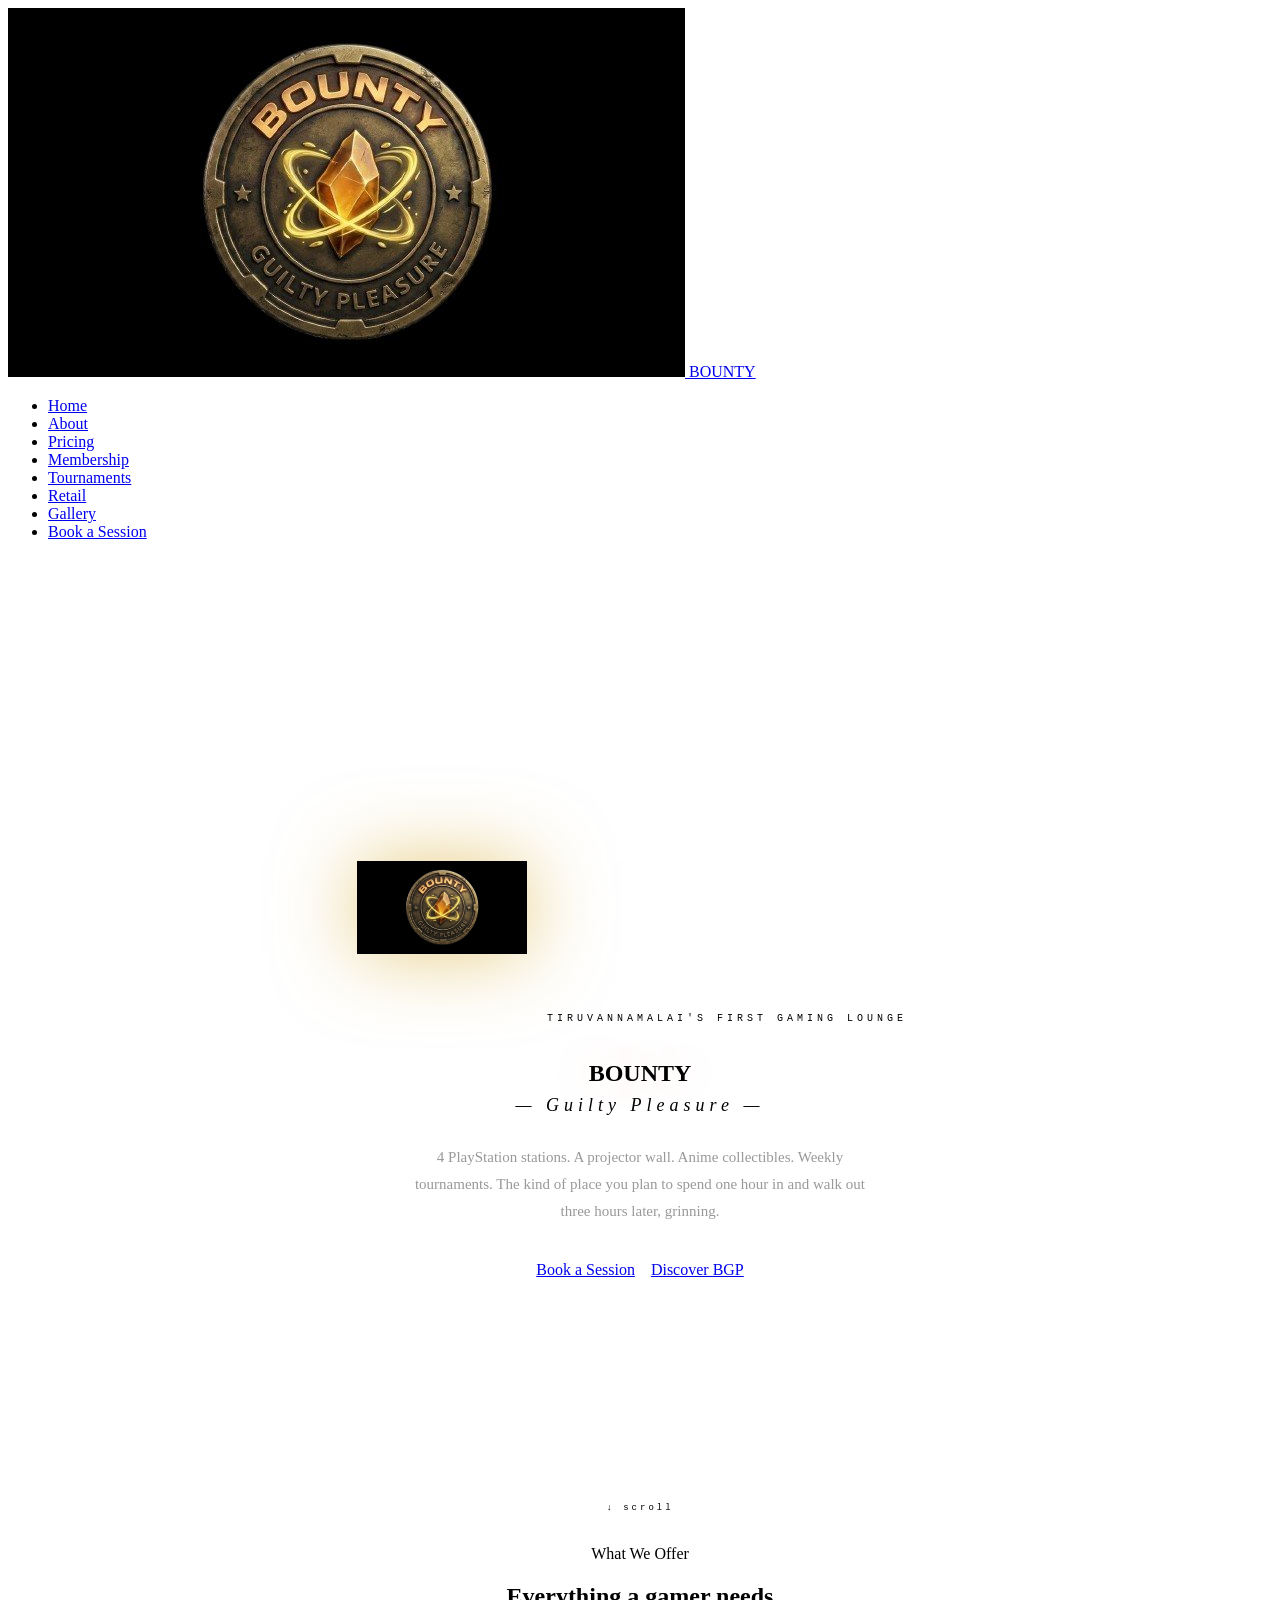
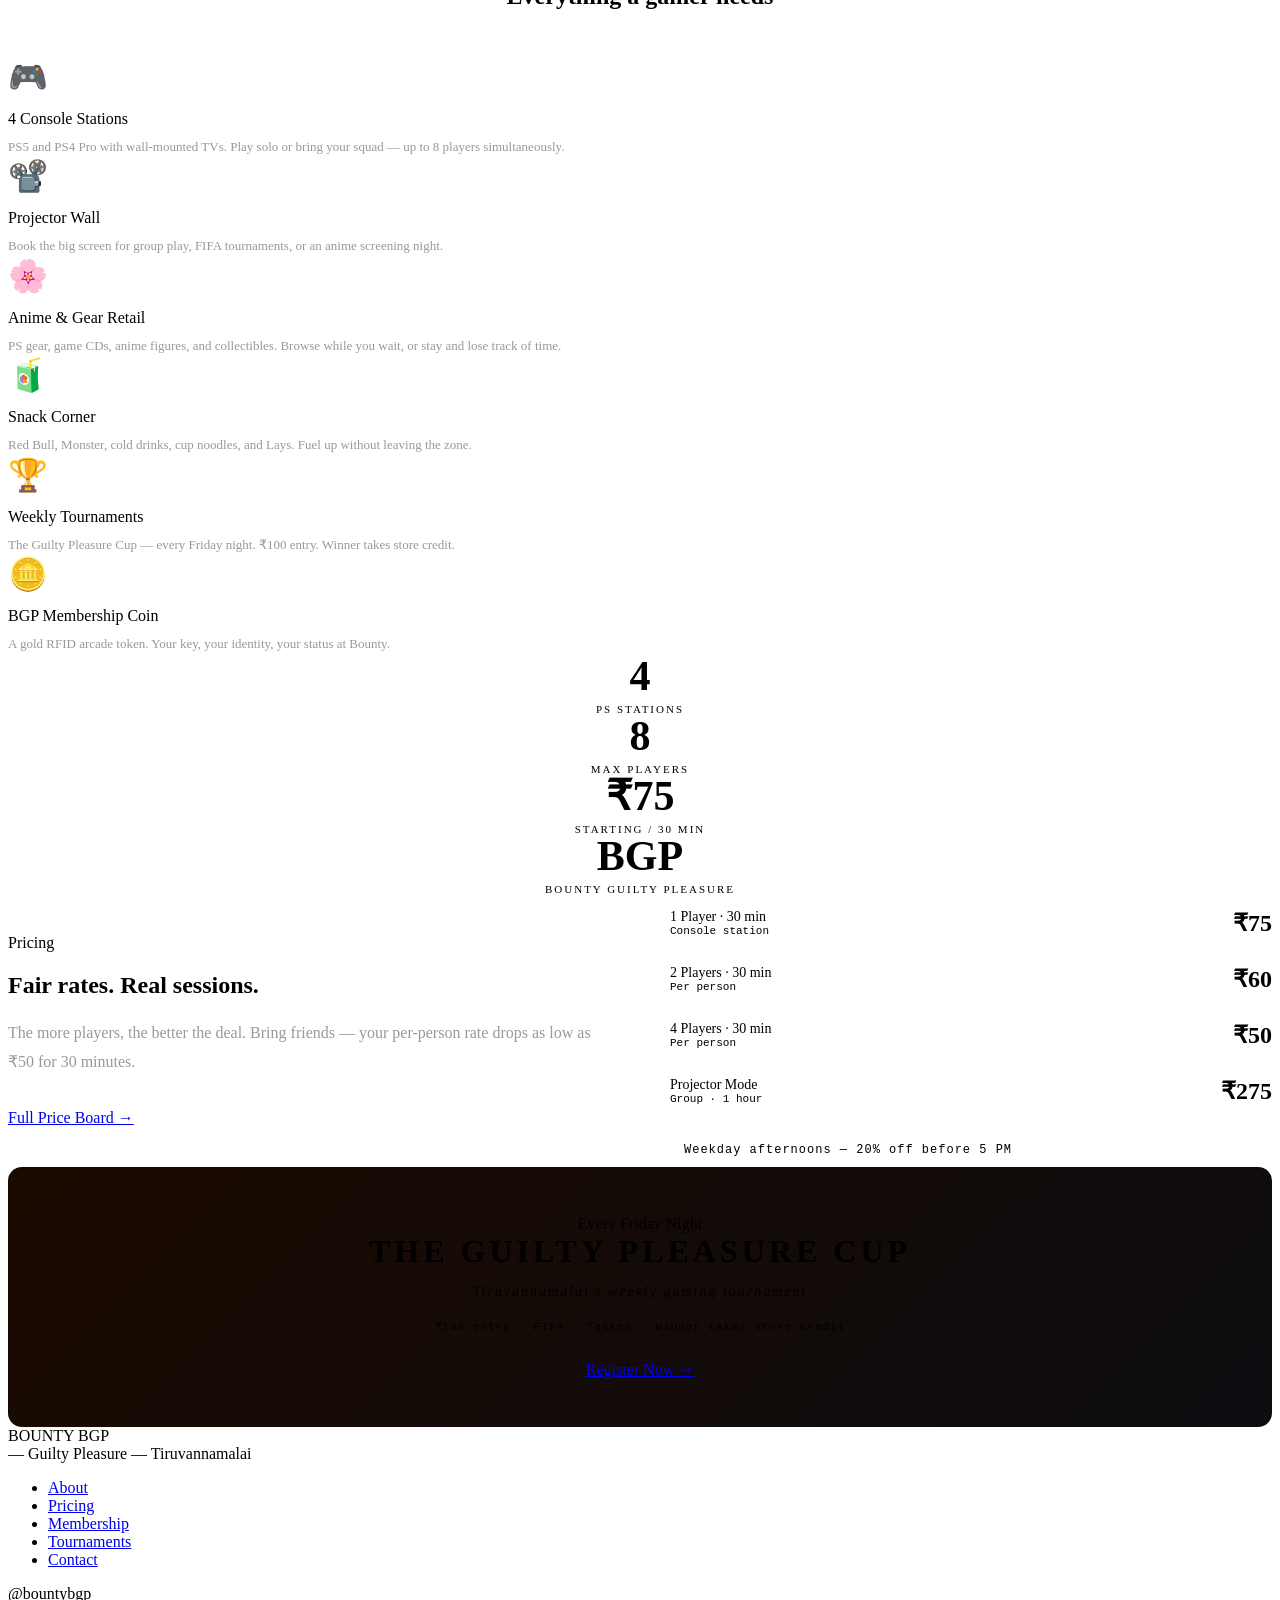
==== index.html @ 993577cd "Add files via upload" ====
<!DOCTYPE html>
<html lang="en">
<head>
<meta charset="UTF-8"/>
<meta name="viewport" content="width=device-width,initial-scale=1.0"/>
<title>Bounty BGP — Guilty Pleasure · Bounty BGP</title>
<link rel="stylesheet" href="css/style.css"/>
<style>
.hero{min-height:92vh;display:flex;align-items:center;justify-content:center;text-align:center;position:relative;overflow:hidden;background:radial-gradient(ellipse at 50% 60%,rgba(212,160,23,.07) 0%,transparent 60%),var(--dark);padding:80px 40px}
.hero-coin{width:170px;height:170px;object-fit:contain;filter:drop-shadow(0 0 40px rgba(212,160,23,.55));margin-bottom:28px;animation:float 4s ease-in-out infinite}
@keyframes float{0%,100%{transform:translateY(0)}50%{transform:translateY(-10px)}}
.hero-eyebrow{font-family:"DM Mono",monospace;font-size:10px;letter-spacing:4px;text-transform:uppercase;color:var(--gold);margin-bottom:12px;border:1px solid var(--gold-border);display:inline-block;padding:5px 16px;border-radius:20px}
.hero h1{color:var(--gold);text-shadow:0 0 60px rgba(212,160,23,.3);margin-bottom:8px}
.hero-tag{font-family:"Cinzel",serif;font-size:18px;font-style:italic;color:var(--parchment);letter-spacing:5px;margin-bottom:28px}
.hero-desc{font-size:15px;color:#999;max-width:480px;margin:0 auto 36px;line-height:1.8}
.hero-btns{display:flex;gap:16px;justify-content:center;flex-wrap:wrap}
.scroll-hint{position:absolute;bottom:32px;left:50%;transform:translateX(-50%);font-family:"DM Mono",monospace;font-size:9px;letter-spacing:3px;color:var(--muted);animation:bounce 2s ease-in-out infinite}
@keyframes bounce{0%,100%{opacity:.5;transform:translateX(-50%) translateY(0)}50%{opacity:1;transform:translateX(-50%) translateY(4px)}}
.feat-icon{font-size:32px;margin-bottom:14px}
.feat-title{font-family:"Cinzel",serif;font-size:16px;color:var(--gold);margin-bottom:8px}
.feat-desc{font-size:13px;color:#999;line-height:1.65}
.price-row{display:flex;justify-content:space-between;align-items:center;padding:14px 0;border-bottom:1px solid var(--border)}
.price-row:last-child{border-bottom:none}
.price-name{font-size:14px;color:var(--white)}
.price-sub{font-size:11px;color:var(--muted);font-family:"DM Mono",monospace}
.price-tag{font-family:"Cinzel",serif;font-size:24px;font-weight:700;color:var(--gold-light)}
.stat-num{font-family:"Cinzel",serif;font-size:42px;font-weight:700;color:var(--gold-light);line-height:1}
.stat-label{font-size:11px;color:var(--muted);text-transform:uppercase;letter-spacing:2px;margin-top:6px}
.cup-banner{background:linear-gradient(135deg,#1A0A00,#0D0C10);border:1px solid var(--gold-border);border-radius:14px;padding:48px;text-align:center;position:relative;overflow:hidden}
.cup-banner::before{content:"";position:absolute;top:0;left:0;right:0;height:2px;background:linear-gradient(90deg,transparent,var(--gold),transparent)}
.cup-title{font-family:"Cinzel",serif;font-size:32px;font-weight:900;color:var(--gold);letter-spacing:4px;margin-bottom:8px}
</style>
</head>
<body>
<nav>
  <a href="index.html" class="nav-brand">
    <img class="nav-coin" src="[data-uri]" alt="BGP"/>
    <span class="nav-title">BOUNTY</span>
  </a>
  <ul class="nav-links"><li><a href="index.html" class="active">Home</a></li>
<li><a href="pages/about.html">About</a></li>
<li><a href="pages/pricing.html">Pricing</a></li>
<li><a href="pages/membership.html">Membership</a></li>
<li><a href="pages/tournaments.html">Tournaments</a></li>
<li><a href="pages/retail.html">Retail</a></li>
<li><a href="pages/gallery.html">Gallery</a></li>
<li><a href="pages/contact.html" class="nav-book">Book a Session</a></li></ul>
</nav>

<section class="hero">
  <div>
    <img class="hero-coin" src="[data-uri]" alt="Bounty BGP"/>
    <div class="hero-eyebrow">Tiruvannamalai's First Gaming Lounge</div>
    <h1>BOUNTY</h1>
    <div class="hero-tag">— Guilty Pleasure —</div>
    <p class="hero-desc">4 PlayStation stations. A projector wall. Anime collectibles. Weekly tournaments. The kind of place you plan to spend one hour in and walk out three hours later, grinning.</p>
    <div class="hero-btns">
      <a href="pages/contact.html" class="btn btn-gold">Book a Session</a>
      <a href="pages/about.html" class="btn btn-outline">Discover BGP</a>
    </div>
  </div>
  <div class="scroll-hint">&#8595; scroll</div>
</section>
<div class="divider"></div>
<section>
  <div class="container">
    <div style="text-align:center;margin-bottom:48px">
      <div class="section-label">What We Offer</div>
      <h2>Everything a <span class="gold">gamer needs</span></h2>
    </div>
    <div class="grid-3" style="gap:24px">
      <div class="card"><div class="feat-icon">&#x1F3AE;</div><div class="feat-title">4 Console Stations</div><div class="feat-desc">PS5 and PS4 Pro with wall-mounted TVs. Play solo or bring your squad — up to 8 players simultaneously.</div></div>
      <div class="card"><div class="feat-icon">&#x1F4FD;&#xFE0F;</div><div class="feat-title">Projector Wall</div><div class="feat-desc">Book the big screen for group play, FIFA tournaments, or an anime screening night.</div></div>
      <div class="card"><div class="feat-icon">&#x1F338;</div><div class="feat-title">Anime &amp; Gear Retail</div><div class="feat-desc">PS gear, game CDs, anime figures, and collectibles. Browse while you wait, or stay and lose track of time.</div></div>
      <div class="card"><div class="feat-icon">&#x1F9C3;</div><div class="feat-title">Snack Corner</div><div class="feat-desc">Red Bull, Monster, cold drinks, cup noodles, and Lays. Fuel up without leaving the zone.</div></div>
      <div class="card"><div class="feat-icon">&#x1F3C6;</div><div class="feat-title">Weekly Tournaments</div><div class="feat-desc">The Guilty Pleasure Cup — every Friday night. &#8377;100 entry. Winner takes store credit.</div></div>
      <div class="card"><div class="feat-icon">&#x1FA99;</div><div class="feat-title">BGP Membership Coin</div><div class="feat-desc">A gold RFID arcade token. Your key, your identity, your status at Bounty.</div></div>
    </div>
  </div>
</section>
<div class="divider"></div>
<section style="background:var(--surface)">
  <div class="container">
    <div class="grid-4" style="text-align:center">
      <div><div class="stat-num">4</div><div class="stat-label">PS Stations</div></div>
      <div><div class="stat-num">8</div><div class="stat-label">Max Players</div></div>
      <div><div class="stat-num">&#8377;75</div><div class="stat-label">Starting / 30 min</div></div>
      <div><div class="stat-num">BGP</div><div class="stat-label">Bounty Guilty Pleasure</div></div>
    </div>
  </div>
</section>
<div class="divider"></div>
<section>
  <div class="container">
    <div style="display:grid;grid-template-columns:1fr 1fr;gap:60px;align-items:center">
      <div>
        <div class="section-label">Pricing</div>
        <h2>Fair rates. <span class="gold">Real sessions.</span></h2>
        <p style="color:#999;margin:16px 0 32px;line-height:1.8">The more players, the better the deal. Bring friends — your per-person rate drops as low as &#8377;50 for 30 minutes.</p>
        <a href="pages/pricing.html" class="btn btn-outline">Full Price Board &#8594;</a>
      </div>
      <div class="card">
        <div class="price-row"><div><div class="price-name">1 Player &middot; 30 min</div><div class="price-sub">Console station</div></div><div class="price-tag">&#8377;75</div></div>
        <div class="price-row"><div><div class="price-name">2 Players &middot; 30 min</div><div class="price-sub">Per person</div></div><div class="price-tag">&#8377;60</div></div>
        <div class="price-row"><div><div class="price-name">4 Players &middot; 30 min</div><div class="price-sub">Per person</div></div><div class="price-tag">&#8377;50</div></div>
        <div class="price-row"><div><div class="price-name">Projector Mode</div><div class="price-sub">Group &middot; 1 hour</div></div><div class="price-tag">&#8377;275</div></div>
        <div style="margin-top:14px;padding:10px 14px;border:1px solid var(--gold-border);border-radius:6px;font-size:12px;color:var(--gold);font-family:DM Mono,monospace;letter-spacing:1px">Weekday afternoons &mdash; 20% off before 5 PM</div>
      </div>
    </div>
  </div>
</section>
<div class="divider"></div>
<section>
  <div class="container">
    <div class="cup-banner">
      <div class="section-label">Every Friday Night</div>
      <div class="cup-title">THE GUILTY PLEASURE CUP</div>
      <p style="font-family:Cinzel,serif;font-style:italic;color:var(--parchment);letter-spacing:2px;font-size:14px;margin-bottom:20px">Tiruvannamalai&apos;s weekly gaming tournament</p>
      <p style="font-family:DM Mono,monospace;font-size:11px;color:var(--muted);letter-spacing:1px;margin-bottom:28px">&#8377;100 entry &middot; FIFA &middot; Tekken &middot; Winner takes store credit</p>
      <a href="pages/tournaments.html" class="btn btn-gold">Register Now &#8594;</a>
    </div>
  </div>
</section>
<footer>
  <div><div class="footer-brand">BOUNTY BGP</div><div class="footer-tagline">— Guilty Pleasure — Tiruvannamalai</div></div>
  <ul class="footer-links">
    <li><a href="pages/about.html">About</a></li>
    <li><a href="pages/pricing.html">Pricing</a></li>
    <li><a href="pages/membership.html">Membership</a></li>
    <li><a href="pages/tournaments.html">Tournaments</a></li>
    <li><a href="pages/contact.html">Contact</a></li>
  </ul>
  <div class="footer-social">@bountybgp</div>
</footer>
</body>
</html>
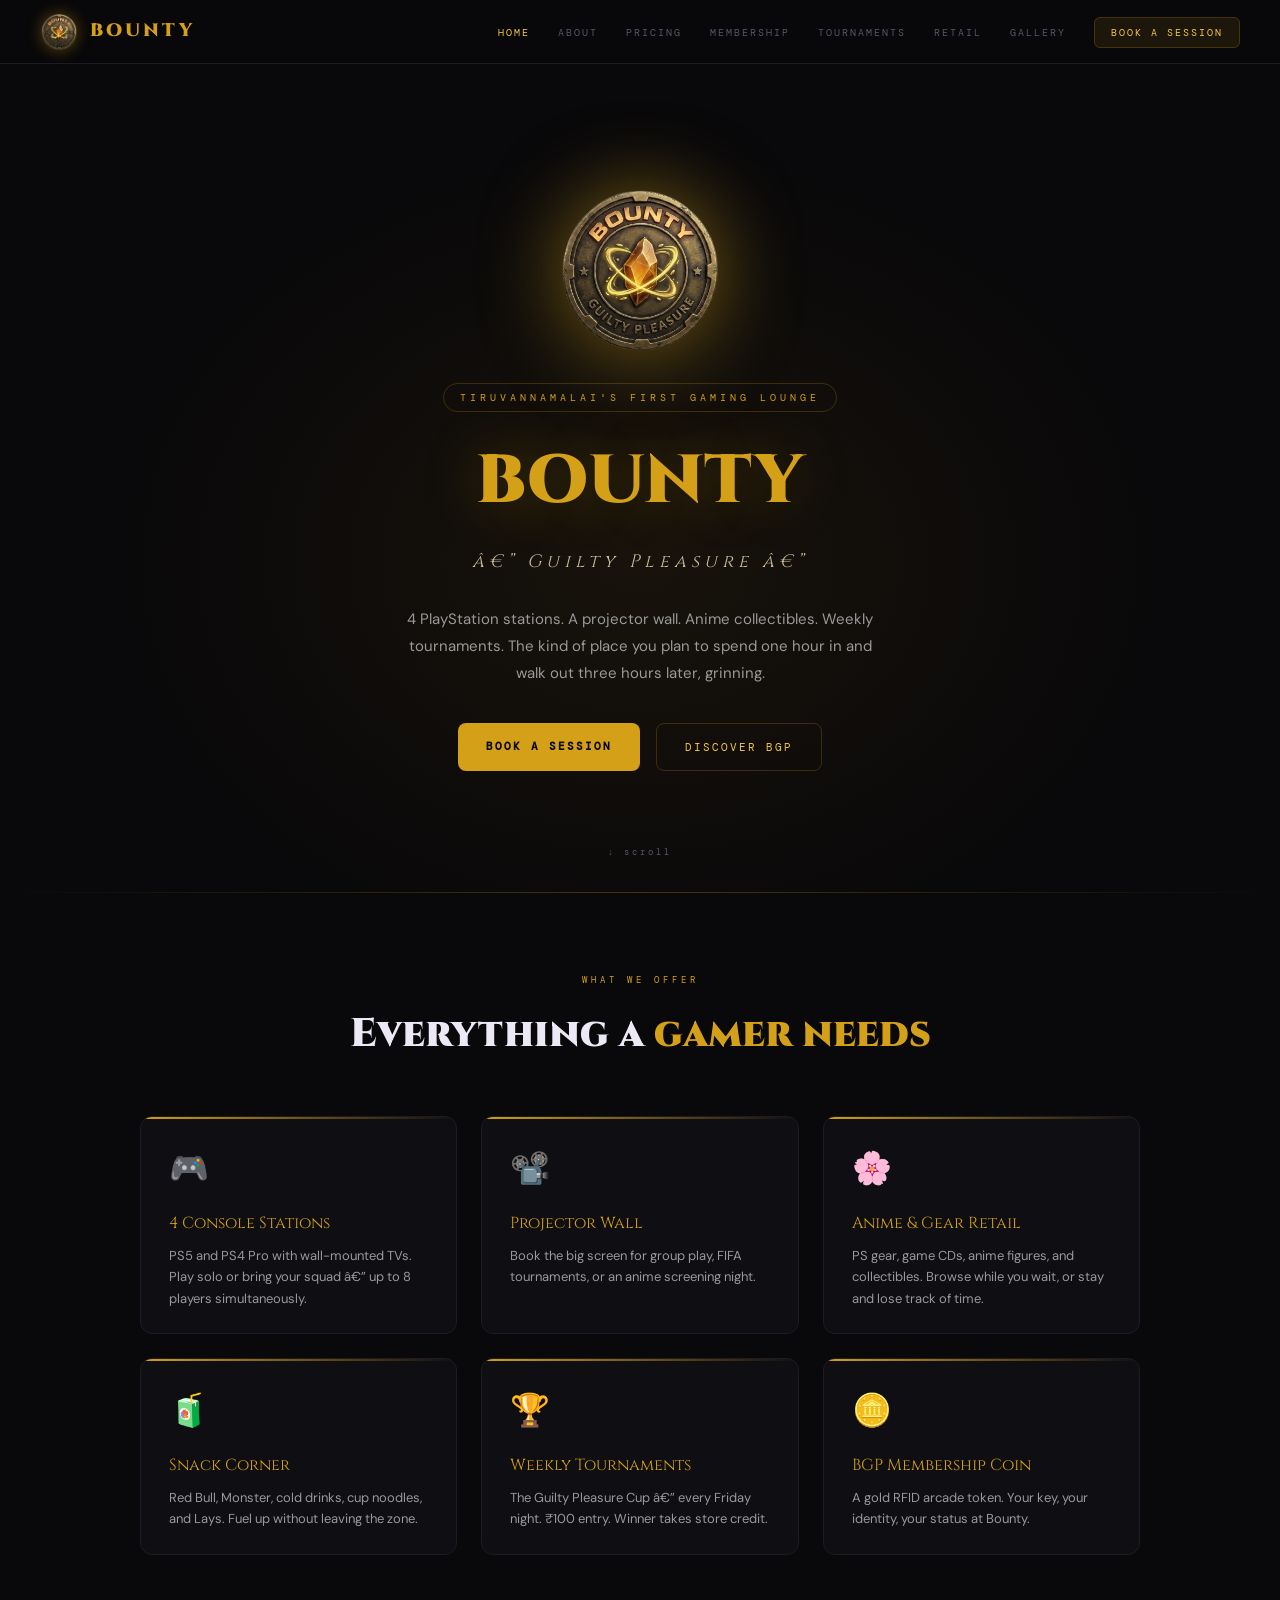
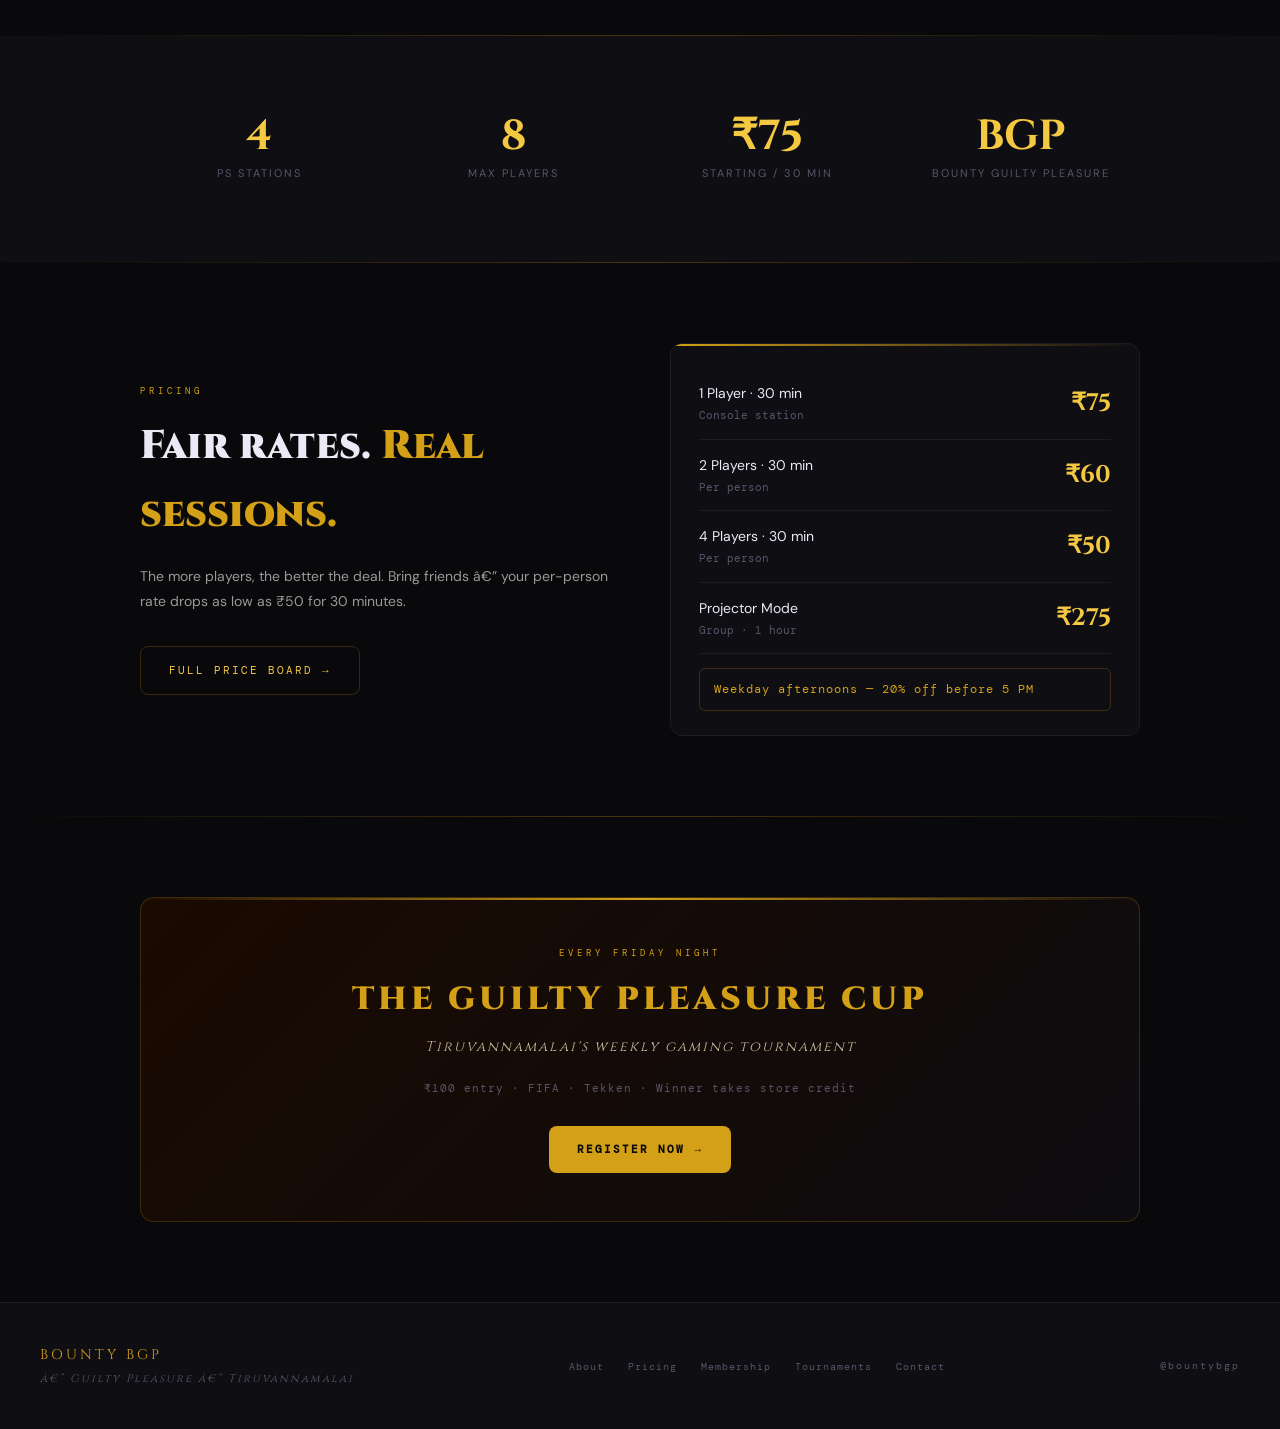
==== commit ca7ae096: "Update index.html" ====
--- a/index.html
+++ b/index.html
@@ -3,10 +3,11 @@
 <head>
 <meta charset="UTF-8"/>
 <meta name="viewport" content="width=device-width,initial-scale=1.0"/>
-<title>Bounty BGP — Guilty Pleasure · Bounty BGP</title>
+<title>Bounty BGP â€” Guilty Pleasure Â· Bounty BGP</title>
 <link rel="stylesheet" href="css/style.css"/>
 <style>
-.hero{min-height:92vh;display:flex;align-items:center;justify-content:center;text-align:center;position:relative;overflow:hidden;background:radial-gradient(ellipse at 50% 60%,rgba(212,160,23,.07) 0%,transparent 60%),var(--dark);padding:80px 40px}
+.hero{min-height:92vh;display:flex;flex-direction:column;align-items:center;justify-content:center;text-align:center;position:relative;overflow:hidden;background:radial-gradient(ellipse at 50% 60%,rgba(212,160,23,.07) 0%,transparent 60%),var(--dark);padding:80px 40px}
+.hero > div{display:flex;flex-direction:column;align-items:center;width:100%;max-width:680px}
 .hero-coin{width:170px;height:170px;object-fit:contain;filter:drop-shadow(0 0 40px rgba(212,160,23,.55));margin-bottom:28px;animation:float 4s ease-in-out infinite}
 @keyframes float{0%,100%{transform:translateY(0)}50%{transform:translateY(-10px)}}
 .hero-eyebrow{font-family:"DM Mono",monospace;font-size:10px;letter-spacing:4px;text-transform:uppercase;color:var(--gold);margin-bottom:12px;border:1px solid var(--gold-border);display:inline-block;padding:5px 16px;border-radius:20px}
@@ -34,7 +35,7 @@
 <body>
 <nav>
   <a href="index.html" class="nav-brand">
-    <img class="nav-coin" src="[data-uri]" alt="BGP"/>
+    <img class="nav-coin" src="[data-uri]" alt="BGP"/>
     <span class="nav-title">BOUNTY</span>
   </a>
   <ul class="nav-links"><li><a href="index.html" class="active">Home</a></li>
@@ -48,11 +49,11 @@
 </nav>
 
 <section class="hero">
-  <div>
-    <img class="hero-coin" src="[data-uri]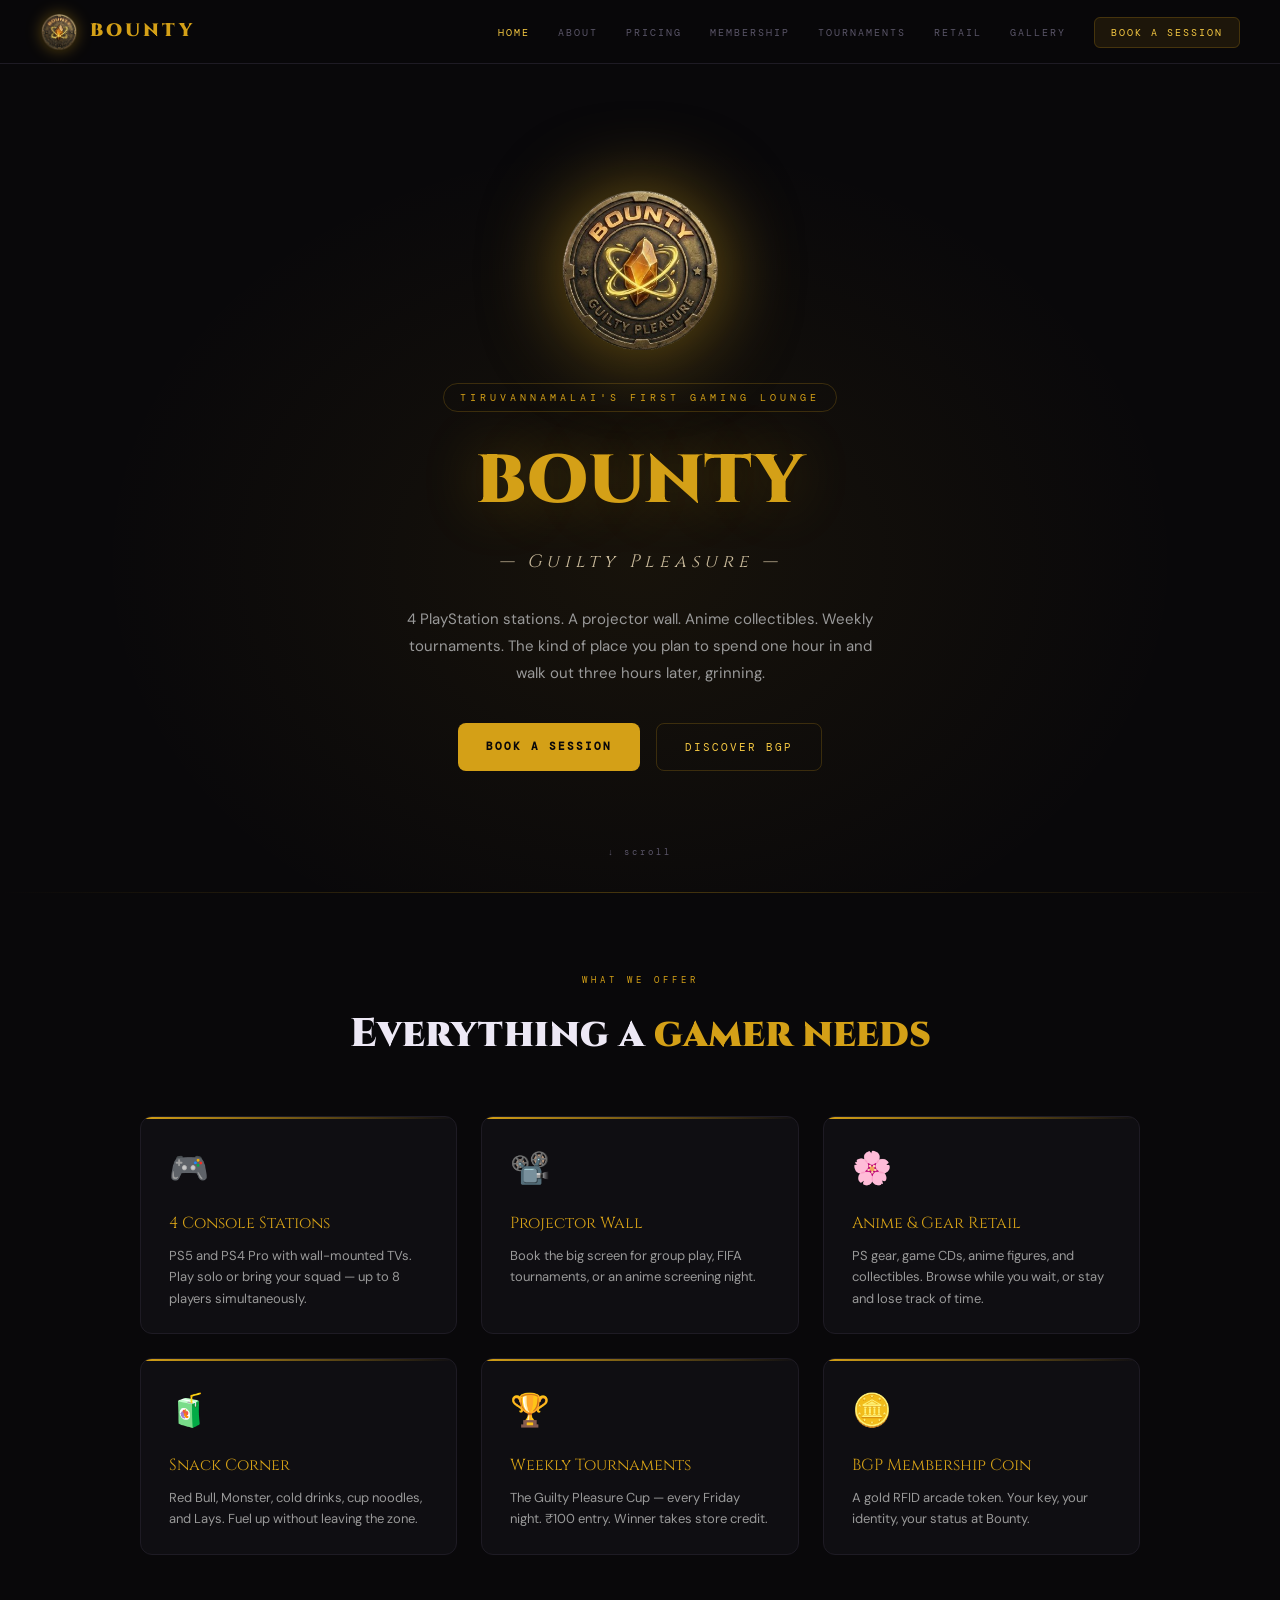
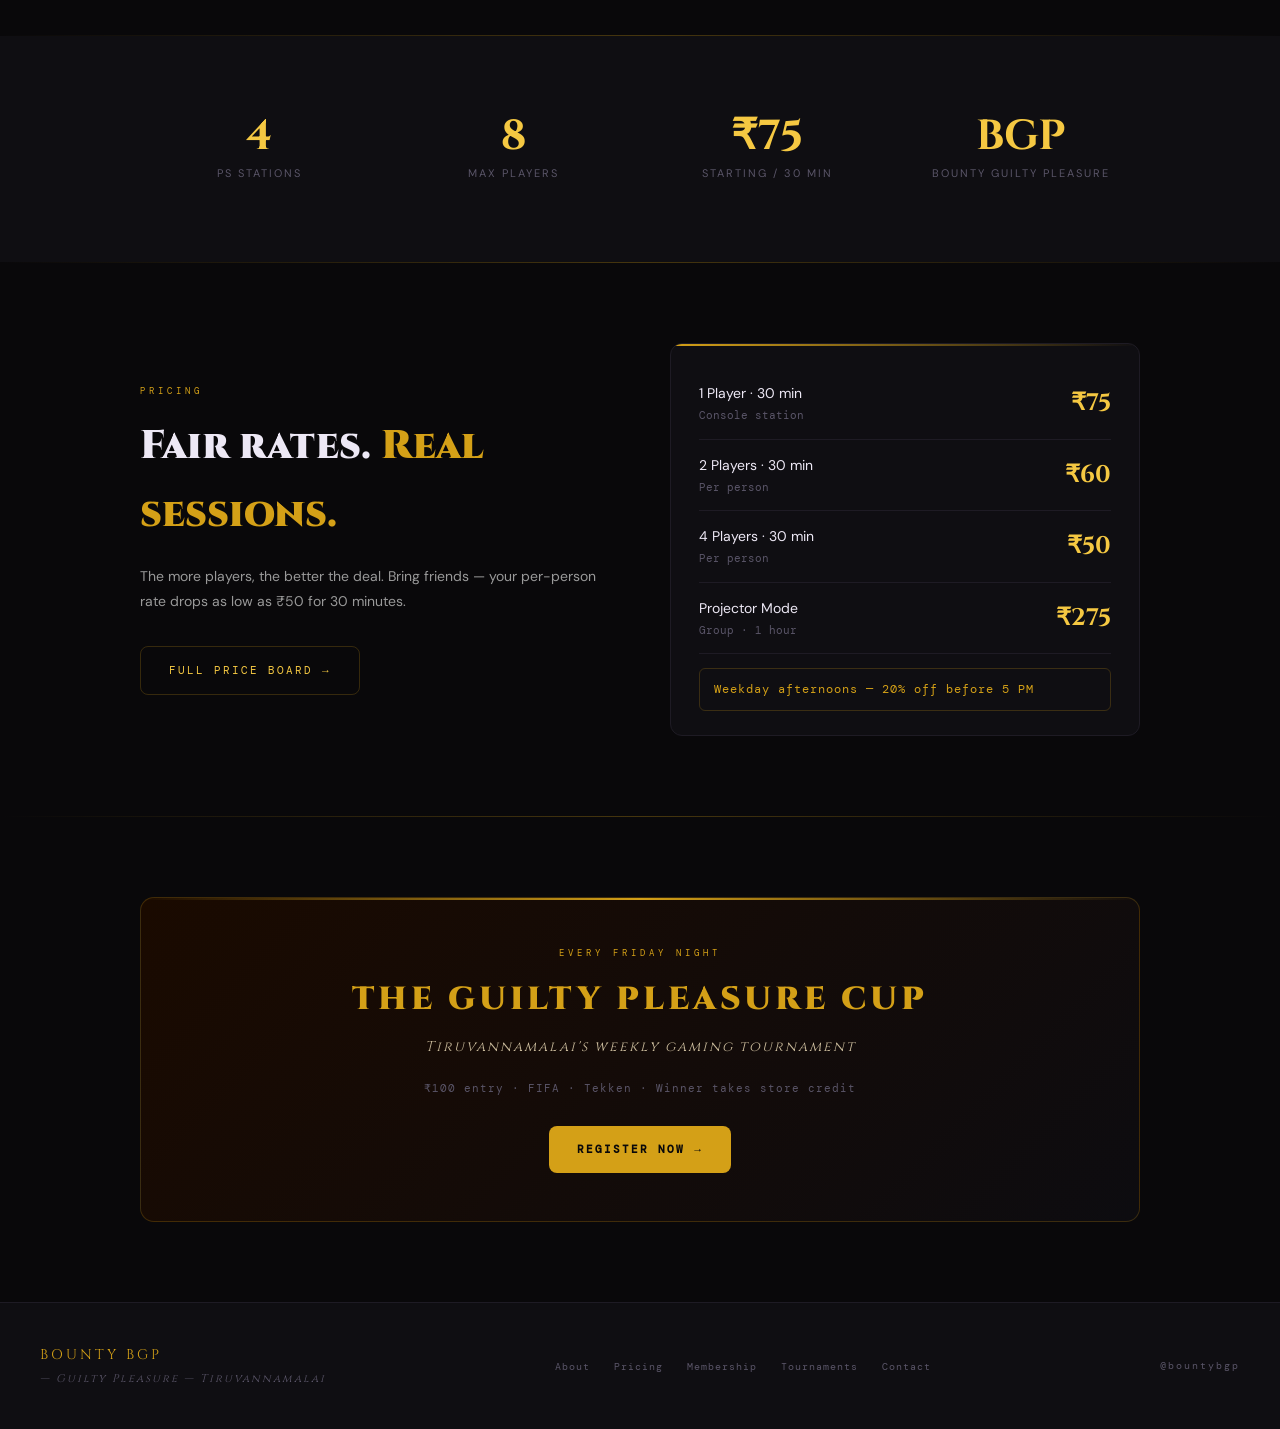
==== commit 975480ad: "Admin panel included with inventory" ====
--- a/index.html
+++ b/index.html
@@ -3,7 +3,7 @@
 <head>
 <meta charset="UTF-8"/>
 <meta name="viewport" content="width=device-width,initial-scale=1.0"/>
-<title>Bounty BGP â€” Guilty Pleasure Â· Bounty BGP</title>
+<title>Bounty BGP — Guilty Pleasure · Bounty BGP</title>
 <link rel="stylesheet" href="css/style.css"/>
 <style>
 .hero{min-height:92vh;display:flex;flex-direction:column;align-items:center;justify-content:center;text-align:center;position:relative;overflow:hidden;background:radial-gradient(ellipse at 50% 60%,rgba(212,160,23,.07) 0%,transparent 60%),var(--dark);padding:80px 40px}
@@ -53,7 +53,7 @@
     <img class="hero-coin" src="[data-uri]" alt="Bounty BGP"/>
     <div class="hero-eyebrow">Tiruvannamalai's First Gaming Lounge</div>
     <h1>BOUNTY</h1>
-    <div class="hero-tag">â€” Guilty Pleasure â€”</div>
+    <div class="hero-tag">— Guilty Pleasure —</div>
     <p class="hero-desc">4 PlayStation stations. A projector wall. Anime collectibles. Weekly tournaments. The kind of place you plan to spend one hour in and walk out three hours later, grinning.</p>
     <div class="hero-btns">
       <a href="pages/contact.html" class="btn btn-gold">Book a Session</a>
@@ -70,11 +70,11 @@
       <h2>Everything a <span class="gold">gamer needs</span></h2>
     </div>
     <div class="grid-3" style="gap:24px">
-      <div class="card"><div class="feat-icon">&#x1F3AE;</div><div class="feat-title">4 Console Stations</div><div class="feat-desc">PS5 and PS4 Pro with wall-mounted TVs. Play solo or bring your squad â€” up to 8 players simultaneously.</div></div>
+      <div class="card"><div class="feat-icon">&#x1F3AE;</div><div class="feat-title">4 Console Stations</div><div class="feat-desc">PS5 and PS4 Pro with wall-mounted TVs. Play solo or bring your squad — up to 8 players simultaneously.</div></div>
       <div class="card"><div class="feat-icon">&#x1F4FD;&#xFE0F;</div><div class="feat-title">Projector Wall</div><div class="feat-desc">Book the big screen for group play, FIFA tournaments, or an anime screening night.</div></div>
       <div class="card"><div class="feat-icon">&#x1F338;</div><div class="feat-title">Anime &amp; Gear Retail</div><div class="feat-desc">PS gear, game CDs, anime figures, and collectibles. Browse while you wait, or stay and lose track of time.</div></div>
       <div class="card"><div class="feat-icon">&#x1F9C3;</div><div class="feat-title">Snack Corner</div><div class="feat-desc">Red Bull, Monster, cold drinks, cup noodles, and Lays. Fuel up without leaving the zone.</div></div>
-      <div class="card"><div class="feat-icon">&#x1F3C6;</div><div class="feat-title">Weekly Tournaments</div><div class="feat-desc">The Guilty Pleasure Cup â€” every Friday night. &#8377;100 entry. Winner takes store credit.</div></div>
+      <div class="card"><div class="feat-icon">&#x1F3C6;</div><div class="feat-title">Weekly Tournaments</div><div class="feat-desc">The Guilty Pleasure Cup — every Friday night. &#8377;100 entry. Winner takes store credit.</div></div>
       <div class="card"><div class="feat-icon">&#x1FA99;</div><div class="feat-title">BGP Membership Coin</div><div class="feat-desc">A gold RFID arcade token. Your key, your identity, your status at Bounty.</div></div>
     </div>
   </div>
@@ -97,7 +97,7 @@
       <div>
         <div class="section-label">Pricing</div>
         <h2>Fair rates. <span class="gold">Real sessions.</span></h2>
-        <p style="color:#999;margin:16px 0 32px;line-height:1.8">The more players, the better the deal. Bring friends â€” your per-person rate drops as low as &#8377;50 for 30 minutes.</p>
+        <p style="color:#999;margin:16px 0 32px;line-height:1.8">The more players, the better the deal. Bring friends — your per-person rate drops as low as &#8377;50 for 30 minutes.</p>
         <a href="pages/pricing.html" class="btn btn-outline">Full Price Board &#8594;</a>
       </div>
       <div class="card">
@@ -123,7 +123,7 @@
   </div>
 </section>
 <footer>
-  <div><div class="footer-brand">BOUNTY BGP</div><div class="footer-tagline">â€” Guilty Pleasure â€” Tiruvannamalai</div></div>
+  <div><div class="footer-brand">BOUNTY BGP</div><div class="footer-tagline">— Guilty Pleasure — Tiruvannamalai</div></div>
   <ul class="footer-links">
     <li><a href="pages/about.html">About</a></li>
     <li><a href="pages/pricing.html">Pricing</a></li>
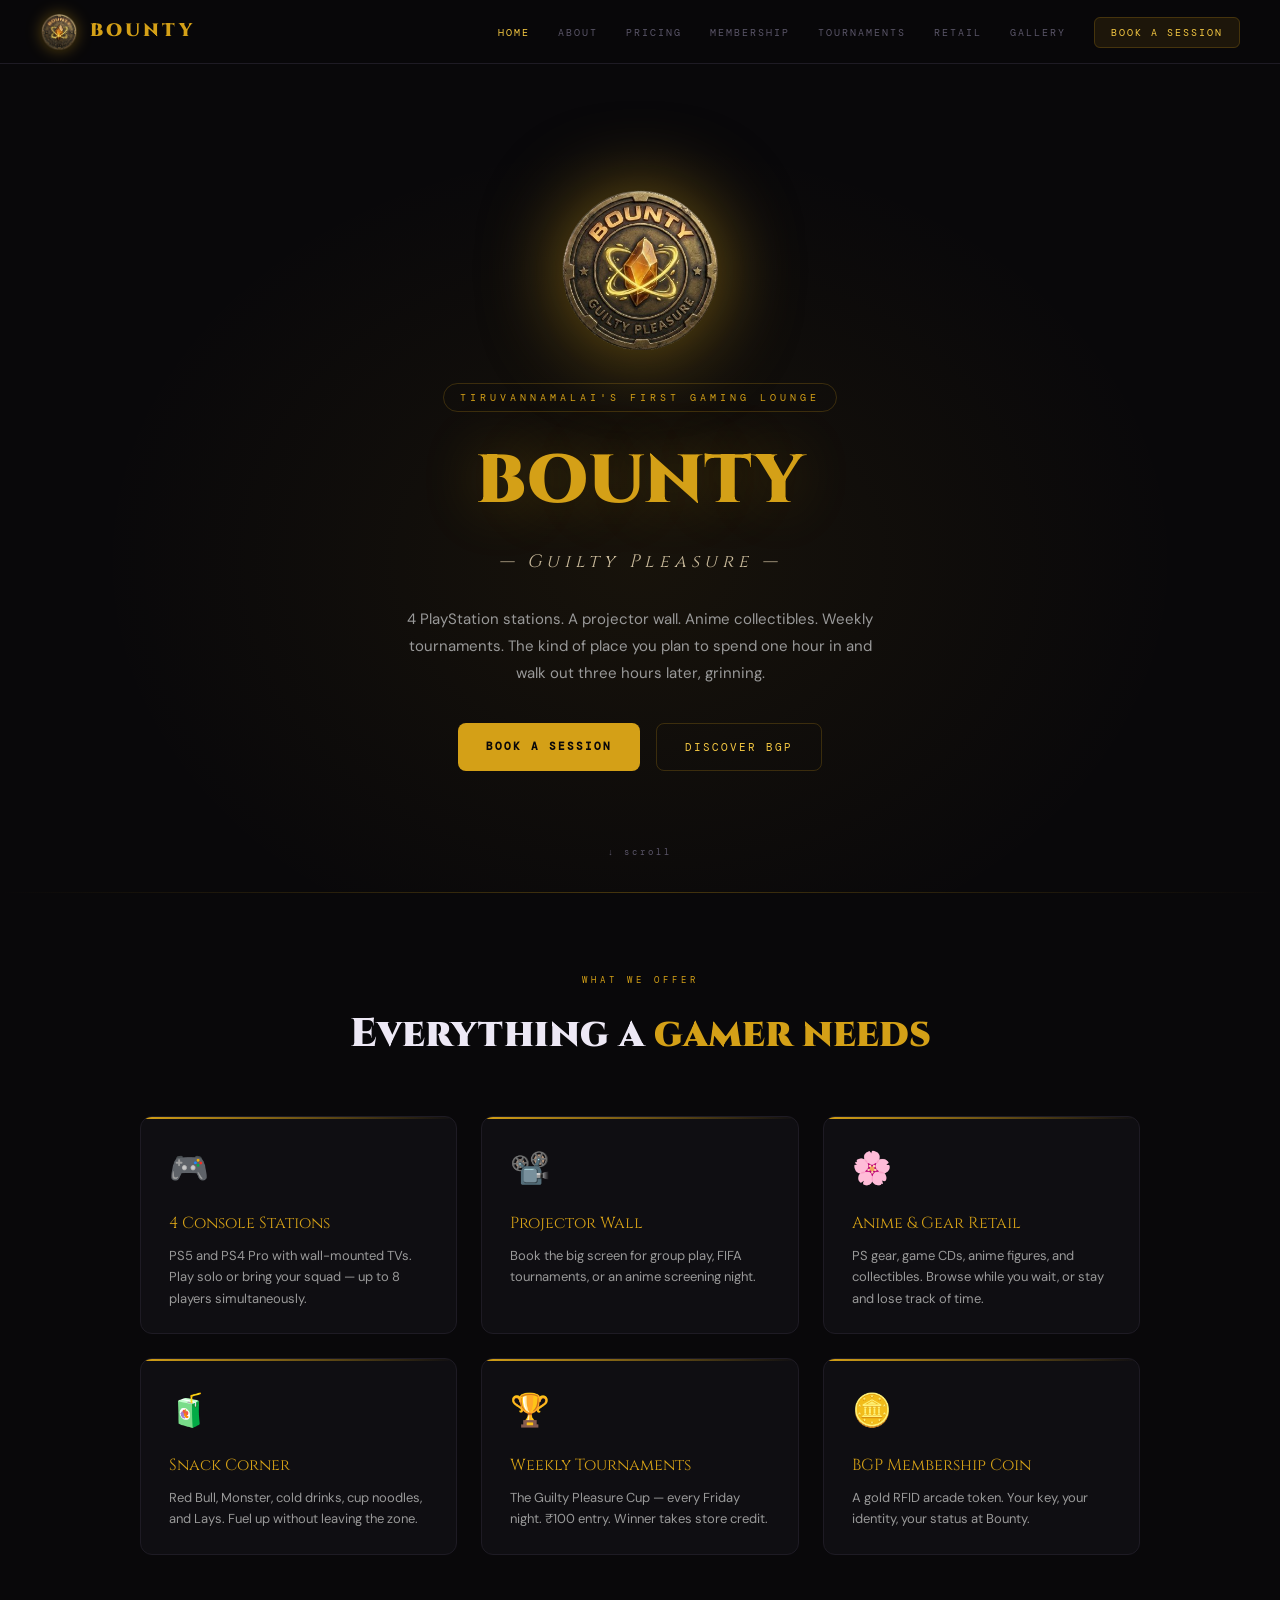
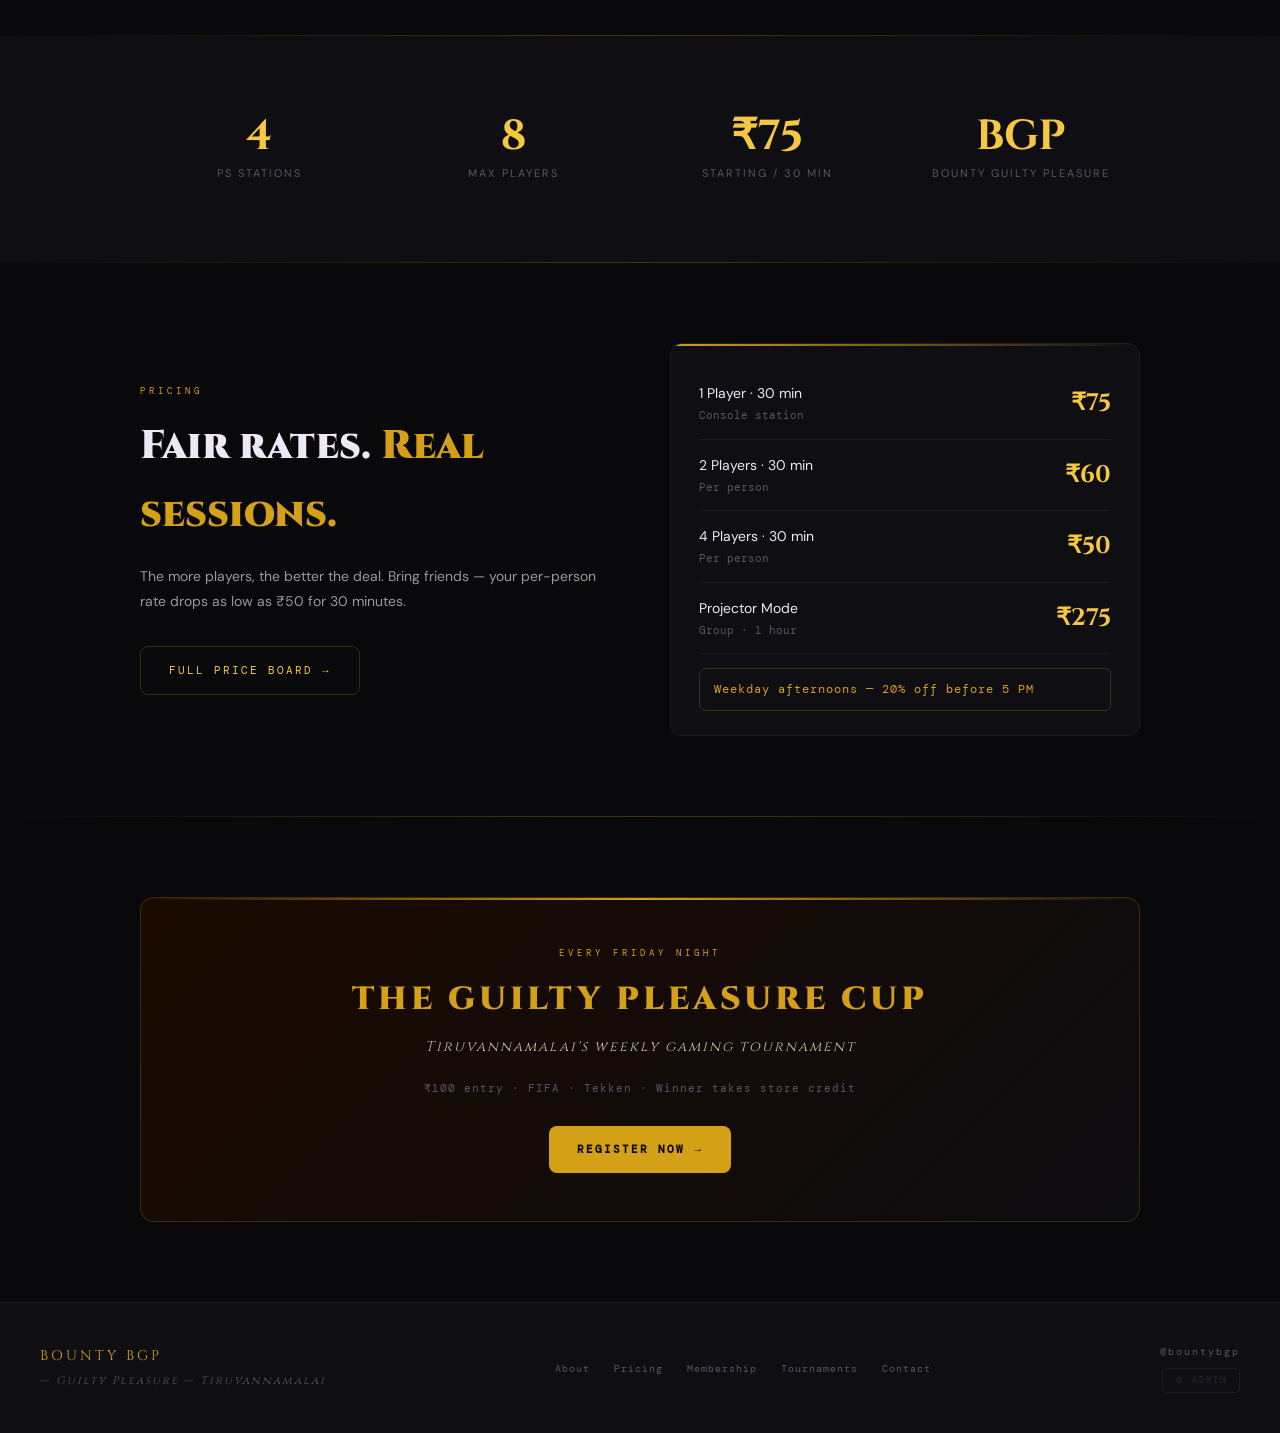
==== commit 21f5c741: "Refactor footer layout and add admin link" ====
--- a/index.html
+++ b/index.html
@@ -131,7 +131,10 @@
     <li><a href="pages/tournaments.html">Tournaments</a></li>
     <li><a href="pages/contact.html">Contact</a></li>
   </ul>
-  <div class="footer-social">@bountybgp</div>
+  <div style="display:flex;flex-direction:column;align-items:flex-end;gap:8px;">
+    <div class="footer-social">@bountybgp</div>
+    <a href="pages/admin.html" style="font-family:'DM Mono',monospace;font-size:9px;letter-spacing:2px;color:#2A2535;text-decoration:none;border:1px solid #1E1B24;padding:4px 12px;border-radius:4px;transition:all 0.2s;" onmouseover="this.style.color='#D4A017';this.style.borderColor='rgba(212,160,23,0.3)'" onmouseout="this.style.color='#2A2535';this.style.borderColor='#1E1B24'">⚙ ADMIN</a>
+  </div>
 </footer>
 </body>
 </html>
